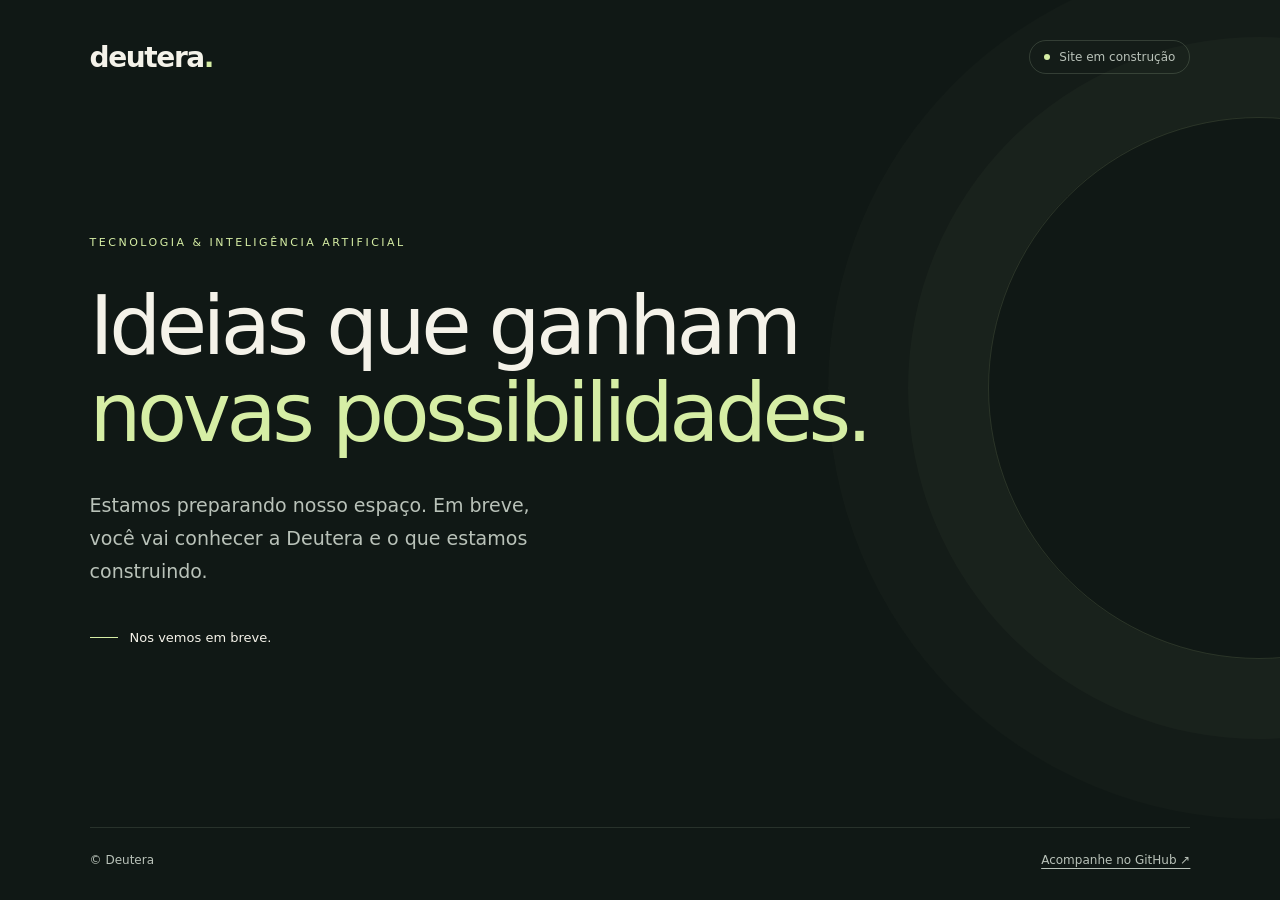
==== index.html @ b9f0f5eb "Adiciona página Deutera em construção" ====
<!doctype html>
<html lang="pt-BR">
<head>
  <meta charset="utf-8">
  <meta name="viewport" content="width=device-width, initial-scale=1">
  <meta name="theme-color" content="#101815">
  <meta name="description" content="Deutera. Tecnologia e inteligência artificial. Nosso site está em construção.">
  <title>Deutera — Em construção</title>
  <style>
    :root { color-scheme: dark; --bg:#101815; --paper:#f4f2e9; --soft:#b9c2b9; --accent:#d6eea5; }
    * { box-sizing:border-box; }
    body { margin:0; min-height:100svh; background:var(--bg); color:var(--paper); font-family:Inter,ui-sans-serif,system-ui,-apple-system,BlinkMacSystemFont,"Segoe UI",sans-serif; }
    .page { min-height:100svh; max-width:1440px; margin:auto; padding:40px clamp(24px,7vw,100px) 28px; display:flex; flex-direction:column; position:relative; overflow:hidden; }
    .page::before { content:""; position:absolute; width:540px; height:540px; right:-250px; top:13%; border:1px solid #d6eea522; border-radius:50%; box-shadow:0 0 0 80px #d6eea507,0 0 0 160px #d6eea504; pointer-events:none; }
    header { display:flex; align-items:center; justify-content:space-between; gap:20px; position:relative; }
    .brand { font-size:28px; font-weight:650; letter-spacing:-1.4px; }
    .brand span { color:var(--accent); }
    .status { border:1px solid #899b8245; border-radius:100px; padding:9px 14px; font-size:12px; color:var(--soft); display:flex; align-items:center; gap:9px; white-space:nowrap; }
    .status::before { content:""; width:6px; height:6px; background:var(--accent); border-radius:50%; }
    main { flex:1; display:flex; flex-direction:column; justify-content:center; align-items:flex-start; padding:100px 0 110px; position:relative; }
    .eyebrow { font-size:11px; letter-spacing:2.5px; text-transform:uppercase; color:var(--accent); margin:0 0 30px; line-height:1.8; }
    h1 { font-weight:450; font-size:clamp(46px,6.4vw,88px); line-height:1.06; letter-spacing:-.055em; margin:0; max-width:900px; text-wrap:balance; }
    h1 span { color:var(--accent); }
    .description { max-width:470px; font-size:clamp(16px,1.5vw,19px); color:var(--soft); line-height:1.75; margin:32px 0 0; }
    .note { display:flex; align-items:center; gap:12px; margin-top:42px; color:var(--paper); font-size:13px; }
    .note::before { content:""; display:block; width:28px; height:1px; background:var(--accent); }
    footer { display:flex; justify-content:space-between; gap:16px; flex-wrap:wrap; border-top:1px solid #899b8233; padding-top:22px; color:var(--soft); font-size:12px; line-height:1.8; position:relative; }
    footer p { margin:0; }
    a { color:inherit; text-underline-offset:4px; }
    a:hover { color:var(--accent); }
    a:focus-visible { outline:2px solid var(--accent); outline-offset:5px; border-radius:2px; }
    @media(max-width:550px) { .page { padding-top:26px; } .brand { font-size:25px; } .status { padding:7px 10px; font-size:11px; } main { padding:85px 0; } h1 { font-size:clamp(42px,11vw,60px); } .page::before { right:-420px; } .eyebrow { max-width:260px; } }
  </style>
</head>
<body>
  <div class="page">
    <header>
      <div class="brand" aria-label="Deutera">deutera<span>.</span></div>
      <div class="status">Site em construção</div>
    </header>
    <main>
      <p class="eyebrow">Tecnologia &amp; inteligência artificial</p>
      <h1>Ideias que ganham<br><span>novas possibilidades.</span></h1>
      <p class="description">Estamos preparando nosso espaço. Em breve, você vai conhecer a Deutera e o que estamos construindo.</p>
      <p class="note">Nos vemos em breve.</p>
    </main>
    <footer>
      <p>© Deutera</p>
      <p><a href="https://github.com/deutera-ai">Acompanhe no GitHub ↗</a></p>
    </footer>
  </div>
</body>
</html>
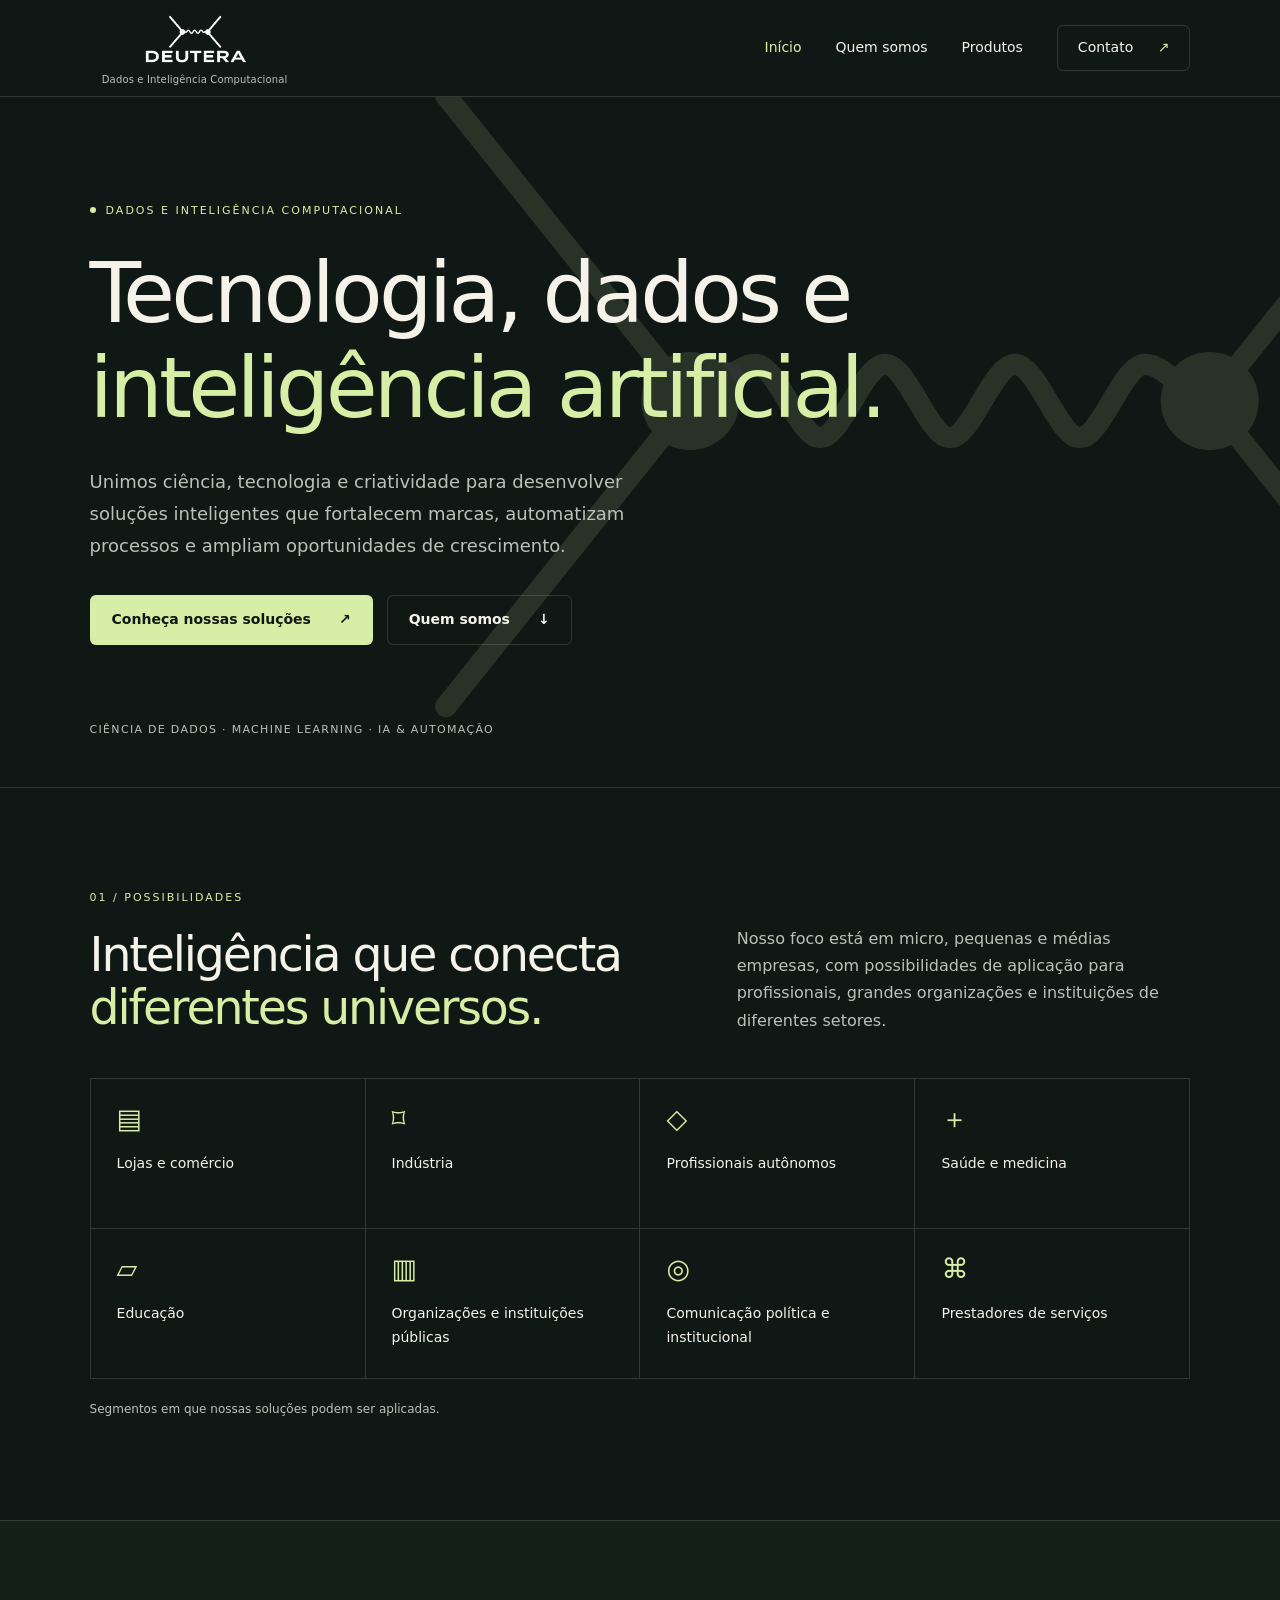
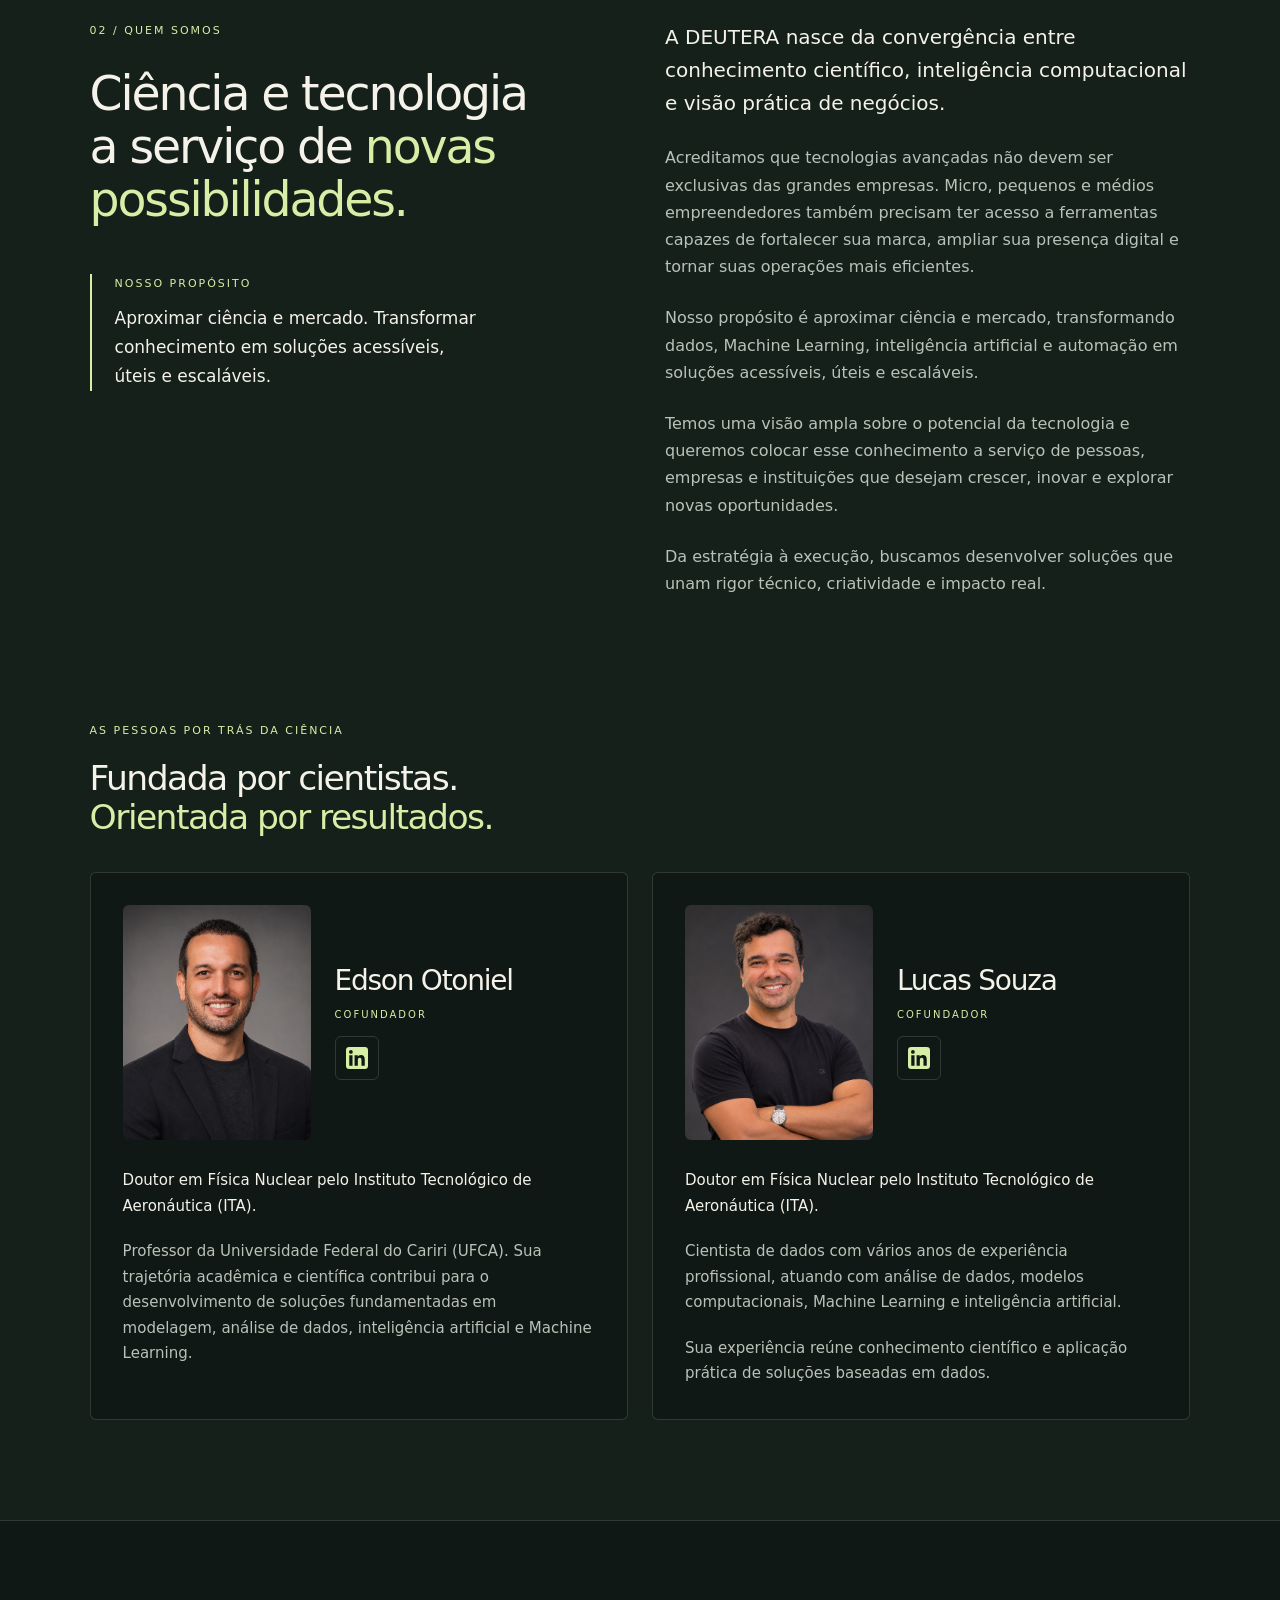
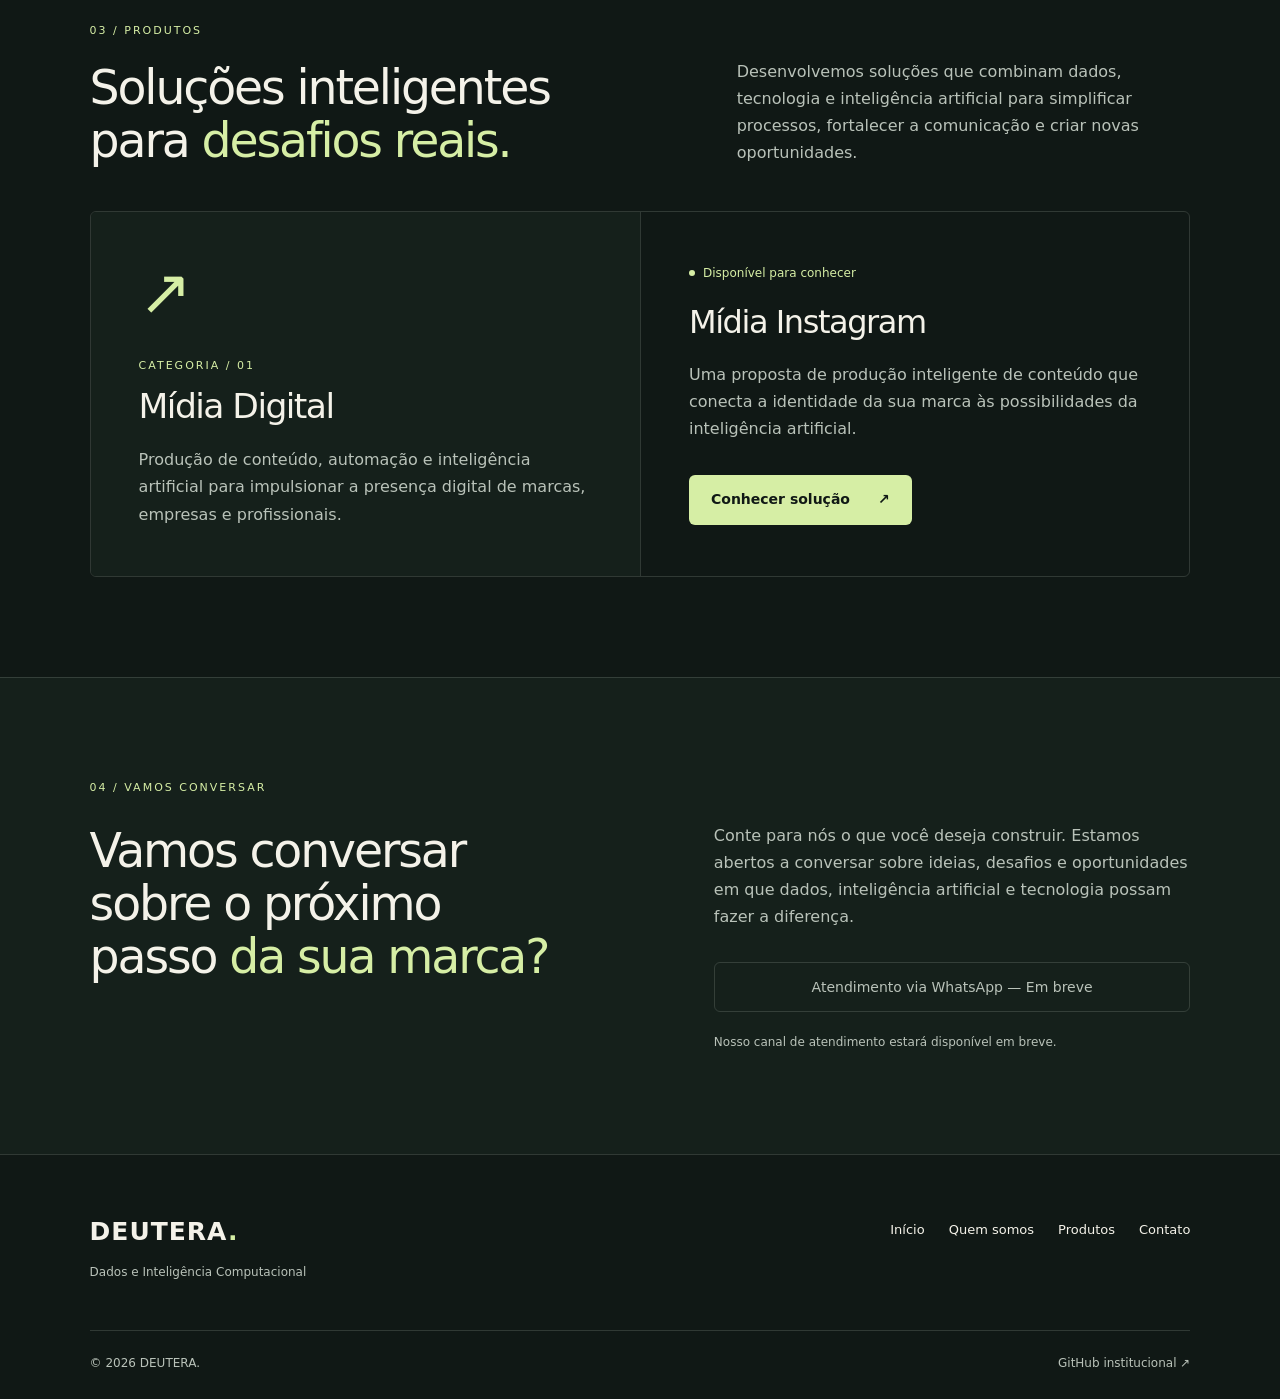
==== commit ae48288f: "Atualiza site institucional da Deutera" ====
--- a/index.html
+++ b/index.html
@@ -4,50 +4,141 @@
   <meta charset="utf-8">
   <meta name="viewport" content="width=device-width, initial-scale=1">
   <meta name="theme-color" content="#101815">
-  <meta name="description" content="Deutera. Tecnologia e inteligência artificial. Nosso site está em construção.">
-  <title>Deutera — Em construção</title>
-  <style>
-    :root { color-scheme: dark; --bg:#101815; --paper:#f4f2e9; --soft:#b9c2b9; --accent:#d6eea5; }
-    * { box-sizing:border-box; }
-    body { margin:0; min-height:100svh; background:var(--bg); color:var(--paper); font-family:Inter,ui-sans-serif,system-ui,-apple-system,BlinkMacSystemFont,"Segoe UI",sans-serif; }
-    .page { min-height:100svh; max-width:1440px; margin:auto; padding:40px clamp(24px,7vw,100px) 28px; display:flex; flex-direction:column; position:relative; overflow:hidden; }
-    .page::before { content:""; position:absolute; width:540px; height:540px; right:-250px; top:13%; border:1px solid #d6eea522; border-radius:50%; box-shadow:0 0 0 80px #d6eea507,0 0 0 160px #d6eea504; pointer-events:none; }
-    header { display:flex; align-items:center; justify-content:space-between; gap:20px; position:relative; }
-    .brand { font-size:28px; font-weight:650; letter-spacing:-1.4px; }
-    .brand span { color:var(--accent); }
-    .status { border:1px solid #899b8245; border-radius:100px; padding:9px 14px; font-size:12px; color:var(--soft); display:flex; align-items:center; gap:9px; white-space:nowrap; }
-    .status::before { content:""; width:6px; height:6px; background:var(--accent); border-radius:50%; }
-    main { flex:1; display:flex; flex-direction:column; justify-content:center; align-items:flex-start; padding:100px 0 110px; position:relative; }
-    .eyebrow { font-size:11px; letter-spacing:2.5px; text-transform:uppercase; color:var(--accent); margin:0 0 30px; line-height:1.8; }
-    h1 { font-weight:450; font-size:clamp(46px,6.4vw,88px); line-height:1.06; letter-spacing:-.055em; margin:0; max-width:900px; text-wrap:balance; }
-    h1 span { color:var(--accent); }
-    .description { max-width:470px; font-size:clamp(16px,1.5vw,19px); color:var(--soft); line-height:1.75; margin:32px 0 0; }
-    .note { display:flex; align-items:center; gap:12px; margin-top:42px; color:var(--paper); font-size:13px; }
-    .note::before { content:""; display:block; width:28px; height:1px; background:var(--accent); }
-    footer { display:flex; justify-content:space-between; gap:16px; flex-wrap:wrap; border-top:1px solid #899b8233; padding-top:22px; color:var(--soft); font-size:12px; line-height:1.8; position:relative; }
-    footer p { margin:0; }
-    a { color:inherit; text-underline-offset:4px; }
-    a:hover { color:var(--accent); }
-    a:focus-visible { outline:2px solid var(--accent); outline-offset:5px; border-radius:2px; }
-    @media(max-width:550px) { .page { padding-top:26px; } .brand { font-size:25px; } .status { padding:7px 10px; font-size:11px; } main { padding:85px 0; } h1 { font-size:clamp(42px,11vw,60px); } .page::before { right:-420px; } .eyebrow { max-width:260px; } }
-  </style>
+  <title>DEUTERA | Dados e Inteligência Computacional</title>
+  <meta name="description" content="Dados, ciência e inteligência artificial para fortalecer marcas e tornar negócios mais eficientes. Conheça a DEUTERA e suas soluções em mídia digital.">
+  <meta property="og:type" content="website">
+  <meta property="og:locale" content="pt_BR">
+  <meta property="og:site_name" content="DEUTERA">
+  <meta property="og:title" content="DEUTERA | Dados e Inteligência Computacional">
+  <meta property="og:description" content="Dados, ciência e inteligência artificial para fortalecer marcas e tornar negócios mais eficientes. Conheça a DEUTERA e suas soluções em mídia digital.">
+  <link rel="icon" href="assets/favicon.svg" type="image/svg+xml">
+  <link rel="stylesheet" href="assets/site.css">
+  <script src="assets/contact-config.js" defer></script>
+  <script src="assets/site.js" defer></script>
 </head>
-<body>
-  <div class="page">
-    <header>
-      <div class="brand" aria-label="Deutera">deutera<span>.</span></div>
-      <div class="status">Site em construção</div>
-    </header>
-    <main>
-      <p class="eyebrow">Tecnologia &amp; inteligência artificial</p>
-      <h1>Ideias que ganham<br><span>novas possibilidades.</span></h1>
-      <p class="description">Estamos preparando nosso espaço. Em breve, você vai conhecer a Deutera e o que estamos construindo.</p>
-      <p class="note">Nos vemos em breve.</p>
-    </main>
-    <footer>
-      <p>© Deutera</p>
-      <p><a href="https://github.com/deutera-ai">Acompanhe no GitHub ↗</a></p>
-    </footer>
+<body class="home-page">
+  <a class="skip-link" href="#conteudo">Pular para o conteúdo</a>
+  <header class="site-header">
+  <div class="container header-inner">
+    <a class="brand" href="index.html" aria-label="DEUTERA — Início">
+      <img src="assets/logo_oficial.png" alt="DEUTERA" width="1983" height="793">
+      <span class="brand-tagline">Dados e Inteligência Computacional</span>
+    </a>
+    <button class="menu-toggle" type="button" aria-expanded="false" aria-controls="site-nav" hidden>Menu <span aria-hidden="true">＋</span></button>
+    <nav class="site-nav" id="site-nav" aria-label="Navegação principal">
+      <a href="#inicio" aria-current="page">Início</a>
+      <a href="#quem-somos">Quem somos</a>
+      <a href="#produtos">Produtos</a>
+      <a class="nav-contact" href="#contato">Contato <span aria-hidden="true">↗</span></a>
+    </nav>
   </div>
+</header>
+
+  <main id="conteudo" tabindex="-1">
+    <section class="hero " id="inicio" aria-labelledby="hero-title">
+  <svg class="hero-diagram" xmlns="http://www.w3.org/2000/svg" viewBox="0 0 720 440" aria-hidden="true" focusable="false">
+  <g fill="none" stroke="currentColor" stroke-width="14" stroke-linecap="round" stroke-linejoin="round">
+    <path d="M30 20 190 220 30 420 M690 20 530 220 690 420"/>
+    <path id="propagator" pathLength="100" d="M190 220 C204 220 218 196 232.5 196 S261 244 275 244 S303 196 317.5 196 S346 244 360 244 S388 196 402.5 196 S431 244 445 244 S473 196 487.5 196 S516 220 530 220"/>
+    <use class="diagram-pulse" href="#propagator"/>
+  </g>
+  <g fill="currentColor"><circle cx="190" cy="220" r="32"/><circle cx="530" cy="220" r="32"/></g>
+</svg>
+
+  <div class="container hero-content">
+    <p class="eyebrow"><span class="signal" aria-hidden="true"></span>Dados e Inteligência Computacional</p>
+    <h1 id="hero-title">Tecnologia, dados e <span>inteligência artificial.</span></h1>
+    <p class="hero-description">Unimos ciência, tecnologia e criatividade para desenvolver soluções inteligentes que fortalecem marcas, automatizam processos e ampliam oportunidades de crescimento.</p>
+    <div class="actions"><a class="button button-primary" href="#produtos">Conheça nossas soluções <span aria-hidden="true">↗</span></a><a class="button button-secondary" href="#quem-somos">Quem somos <span aria-hidden="true">↓</span></a></div>
+    <p class="hero-caption">Ciência de dados · Machine Learning · IA & automação</p>
+  </div>
+</section>
+
+<section class="section segments-section" aria-labelledby="segments-title">
+  <div class="container">
+    <div class="section-heading"><div><p class="eyebrow">01 / Possibilidades</p><h2 id="segments-title">Inteligência que conecta<br><span>diferentes universos.</span></h2></div><p>Nosso foco está em micro, pequenas e médias empresas, com possibilidades de aplicação para profissionais, grandes organizações e instituições de diferentes setores.</p></div>
+    <ul class="segments-grid">
+      <li><span class="segment-icon" aria-hidden="true">▤</span><span>Lojas e comércio</span></li>
+      <li><span class="segment-icon" aria-hidden="true">⌑</span><span>Indústria</span></li>
+      <li><span class="segment-icon" aria-hidden="true">◇</span><span>Profissionais autônomos</span></li>
+      <li><span class="segment-icon" aria-hidden="true">＋</span><span>Saúde e medicina</span></li>
+      <li><span class="segment-icon" aria-hidden="true">▱</span><span>Educação</span></li>
+      <li><span class="segment-icon" aria-hidden="true">▥</span><span>Organizações e instituições públicas</span></li>
+      <li><span class="segment-icon" aria-hidden="true">◎</span><span>Comunicação política e institucional</span></li>
+      <li><span class="segment-icon" aria-hidden="true">⌘</span><span>Prestadores de serviços</span></li>
+    </ul>
+    <p class="small section-note">Segmentos em que nossas soluções podem ser aplicadas.</p>
+  </div>
+</section>
+
+<section class="section about-section" id="quem-somos" aria-labelledby="about-title">
+  <div class="container">
+    <div class="about-layout">
+      <div><p class="eyebrow">02 / Quem somos</p><h2 id="about-title">Ciência e tecnologia a serviço de <span>novas possibilidades.</span></h2><div class="mission"><p class="eyebrow">Nosso propósito</p><p>Aproximar ciência e mercado. Transformar conhecimento em soluções acessíveis, úteis e escaláveis.</p></div></div>
+      <div class="about-copy"><p class="lead">A DEUTERA nasce da convergência entre conhecimento científico, inteligência computacional e visão prática de negócios.</p><p>Acreditamos que tecnologias avançadas não devem ser exclusivas das grandes empresas. Micro, pequenos e médios empreendedores também precisam ter acesso a ferramentas capazes de fortalecer sua marca, ampliar sua presença digital e tornar suas operações mais eficientes.</p><p>Nosso propósito é aproximar ciência e mercado, transformando dados, Machine Learning, inteligência artificial e automação em soluções acessíveis, úteis e escaláveis.</p><p>Temos uma visão ampla sobre o potencial da tecnologia e queremos colocar esse conhecimento a serviço de pessoas, empresas e instituições que desejam crescer, inovar e explorar novas oportunidades.</p><p>Da estratégia à execução, buscamos desenvolver soluções que unam rigor técnico, criatividade e impacto real.</p></div>
+    </div>
+    <div class="founders-heading"><p class="eyebrow">As pessoas por trás da ciência</p><h3>Fundada por cientistas.<br><span>Orientada por resultados.</span></h3></div>
+    <div class="founders-grid"><article class="founder-card">
+  <div class="founder-header">
+    <div class="founder-portrait"><img src="assets/Edson.png" alt="Retrato de Edson Otoniel" width="1122" height="1402" loading="lazy" decoding="async"></div>
+    <div class="founder-caption">
+      <div><h4>Edson Otoniel</h4><p class="eyebrow">Cofundador</p></div>
+      <a class="founder-linkedin" href="https://www.linkedin.com/in/edson-otoniel-b877a5115/" target="_blank" rel="noopener noreferrer" aria-label="LinkedIn de Edson Otoniel (abre em nova aba)">
+        <svg xmlns="http://www.w3.org/2000/svg" width="22" height="22" viewBox="0 0 24 24" fill="currentColor" aria-hidden="true" focusable="false"><path d="M20.45 0H3.55A3.55 3.55 0 0 0 0 3.55v16.9A3.55 3.55 0 0 0 3.55 24h16.9A3.55 3.55 0 0 0 24 20.45V3.55A3.55 3.55 0 0 0 20.45 0ZM7.12 20.45H3.56V9h3.56ZM5.34 7.43a2.06 2.06 0 1 1 0-4.12 2.06 2.06 0 0 1 0 4.12ZM20.45 20.45h-3.56v-5.57c0-1.33-.03-3.04-1.85-3.04-1.85 0-2.13 1.45-2.13 2.94v5.67H9.35V9h3.42v1.56h.05c.48-.91 1.64-1.87 3.37-1.87 3.6 0 4.26 2.37 4.26 5.46Z"/></svg>
+      </a>
+    </div>
+  </div>
+  <div class="founder-bio"><p>Doutor em Física Nuclear pelo Instituto Tecnológico de Aeronáutica (ITA).</p><p>Professor da Universidade Federal do Cariri (UFCA). Sua trajetória acadêmica e científica contribui para o desenvolvimento de soluções fundamentadas em modelagem, análise de dados, inteligência artificial e Machine Learning.</p></div>
+</article>
+<article class="founder-card">
+  <div class="founder-header">
+    <div class="founder-portrait"><img src="assets/Lucas1.png" alt="Retrato de Lucas Souza" width="1198" height="1313" loading="lazy" decoding="async"></div>
+    <div class="founder-caption">
+      <div><h4>Lucas Souza</h4><p class="eyebrow">Cofundador</p></div>
+      <a class="founder-linkedin" href="https://www.linkedin.com/in/lucas-alves-souza/" target="_blank" rel="noopener noreferrer" aria-label="LinkedIn de Lucas Souza (abre em nova aba)">
+        <svg xmlns="http://www.w3.org/2000/svg" width="22" height="22" viewBox="0 0 24 24" fill="currentColor" aria-hidden="true" focusable="false"><path d="M20.45 0H3.55A3.55 3.55 0 0 0 0 3.55v16.9A3.55 3.55 0 0 0 3.55 24h16.9A3.55 3.55 0 0 0 24 20.45V3.55A3.55 3.55 0 0 0 20.45 0ZM7.12 20.45H3.56V9h3.56ZM5.34 7.43a2.06 2.06 0 1 1 0-4.12 2.06 2.06 0 0 1 0 4.12ZM20.45 20.45h-3.56v-5.57c0-1.33-.03-3.04-1.85-3.04-1.85 0-2.13 1.45-2.13 2.94v5.67H9.35V9h3.42v1.56h.05c.48-.91 1.64-1.87 3.37-1.87 3.6 0 4.26 2.37 4.26 5.46Z"/></svg>
+      </a>
+    </div>
+  </div>
+  <div class="founder-bio"><p>Doutor em Física Nuclear pelo Instituto Tecnológico de Aeronáutica (ITA).</p><p>Cientista de dados com vários anos de experiência profissional, atuando com análise de dados, modelos computacionais, Machine Learning e inteligência artificial.</p><p>Sua experiência reúne conhecimento científico e aplicação prática de soluções baseadas em dados.</p></div>
+</article>
+</div>
+  </div>
+</section>
+
+<section class="section products-section" id="produtos" aria-labelledby="products-title">
+  <div class="container">
+    <div class="section-heading"><div><p class="eyebrow">03 / Produtos</p><h2 id="products-title">Soluções inteligentes<br>para <span>desafios reais.</span></h2></div><p>Desenvolvemos soluções que combinam dados, tecnologia e inteligência artificial para simplificar processos, fortalecer a comunicação e criar novas oportunidades.</p></div>
+    <article class="product-card">
+      <div class="product-category"><span class="category-mark" aria-hidden="true">↗</span><p class="eyebrow">Categoria / 01</p><h3>Mídia Digital</h3><p>Produção de conteúdo, automação e inteligência artificial para impulsionar a presença digital de marcas, empresas e profissionais.</p></div>
+      <div class="product-detail"><p class="availability"><span class="signal" aria-hidden="true"></span>Disponível para conhecer</p><h4>Mídia Instagram</h4><p>Uma proposta de produção inteligente de conteúdo que conecta a identidade da sua marca às possibilidades da inteligência artificial.</p><a class="button button-primary" href="produtos/midia-instagram/index.html">Conhecer solução <span aria-hidden="true">↗</span></a></div>
+    </article>
+  </div>
+</section>
+
+<section class="section contact-section" id="contato" aria-labelledby="contact-title">
+  <div class="container contact-layout">
+    <div><p class="eyebrow">04 / Vamos conversar</p><h2 id="contact-title">Vamos conversar sobre o próximo passo <span>da sua marca?</span></h2></div>
+    <div class="contact-copy"><p>Conte para nós o que você deseja construir. Estamos abertos a conversar sobre ideias, desafios e oportunidades em que dados, inteligência artificial e tecnologia possam fazer a diferença.</p><button class="button button-unavailable" type="button" disabled data-whatsapp aria-describedby="contact-status">Atendimento via WhatsApp — Em breve</button><p class="small" id="contact-status">Nosso canal de atendimento estará disponível em breve.</p></div>
+  </div>
+</section>
+
+
+  </main>
+  <footer class="site-footer">
+  <div class="container">
+    <div class="footer-top">
+      <div><a class="footer-wordmark" href="index.html">DEUTERA<span>.</span></a><p>Dados e Inteligência Computacional</p></div>
+      <nav aria-label="Navegação do rodapé">
+        <a href="#inicio">Início</a>
+        <a href="#quem-somos">Quem somos</a>
+        <a href="#produtos">Produtos</a>
+        <a href="#contato">Contato</a>
+      </nav>
+    </div>
+    <div class="footer-bottom"><p>© <span data-year>2026</span> DEUTERA.</p><a href="https://github.com/deutera-ai">GitHub institucional <span aria-hidden="true">↗</span></a></div>
+  </div>
+</footer>
+
 </body>
 </html>
--- a/assets/site.css
+++ b/assets/site.css
@@ -0,0 +1,212 @@
+:root {
+  color-scheme:dark;
+  --bg:#101815;
+  --surface:#15201b;
+  --paper:#f4f2e9;
+  --soft:#b9c2b9;
+  --accent:#d6eea5;
+  --line:#b9c2b930;
+  --radius:6px;
+}
+* { box-sizing:border-box; }
+html { scroll-behavior:smooth; scroll-padding-top:112px; }
+body { margin:0; background:var(--bg); color:var(--paper); font-family:Inter,ui-sans-serif,system-ui,-apple-system,BlinkMacSystemFont,"Segoe UI",sans-serif; font-size:16px; line-height:1.7; }
+button,a { -webkit-tap-highlight-color:transparent; }
+a { color:inherit; text-decoration:none; text-underline-offset:5px; }
+a:hover { color:var(--accent); }
+button { font:inherit; }
+:focus-visible { outline:2px solid var(--accent); outline-offset:5px; }
+main:focus { outline:none; }
+img,svg { max-width:100%; }
+img { display:block; height:auto; }
+p { margin:0 0 20px; color:var(--soft); }
+p:last-child { margin-bottom:0; }
+h1,h2,h3,h4 { margin:0; font-weight:450; line-height:1.12; letter-spacing:-.045em; overflow-wrap:break-word; text-wrap:balance; }
+h1 { font-size:clamp(48px,6.6vw,94px); max-width:1000px; }
+h2 { font-size:clamp(34px,3.7vw,52px); }
+h3 { font-size:clamp(27px,2.7vw,38px); }
+h4 { font-size:27px; }
+h1 span,h2 span,h3 span { color:var(--accent); }
+ul,ol { margin:0; padding:0; list-style:none; }
+.container { width:calc(100% - 2 * clamp(24px,7vw,100px)); max-width:1240px; margin-inline:auto; }
+.skip-link { position:fixed; top:12px; left:12px; z-index:20; padding:10px 18px; background:var(--accent); color:var(--bg); transform:translateY(-180%); }
+.skip-link:focus { transform:translateY(0); }
+.site-header { position:sticky; top:0; z-index:10; background:var(--bg); border-bottom:1px solid var(--line); }
+.header-inner { min-height:96px; display:flex; align-items:center; justify-content:space-between; gap:32px; }
+.brand { display:block; width:210px; flex-shrink:0; padding-block:8px; text-align:center; }
+.brand img { width:148px; max-width:100%; margin-inline:auto; aspect-ratio:1983 / 793; }
+.brand-tagline { display:block; margin-top:3px; color:var(--soft); font-size:10px; line-height:1.5; letter-spacing:.15px; }
+.site-nav { display:flex; align-items:center; gap:34px; font-size:14px; }
+.site-nav a { padding:10px 0; }
+.site-nav a[aria-current] { color:var(--accent); }
+.site-nav .nav-contact { padding:10px 20px; border:1px solid var(--line); border-radius:var(--radius); }
+.nav-contact span { margin-left:20px; color:var(--accent); }
+.menu-toggle { display:none; }
+.hero { position:relative; isolation:isolate; overflow:hidden; padding:100px 0 44px; min-height:690px; display:flex; align-items:center; }
+.hero-content { position:relative; }
+.hero-diagram { position:absolute; max-width:none; width:1100px; height:auto; right:-220px; top:44%; transform:translateY(-50%); color:var(--accent); opacity:.12; pointer-events:none; z-index:-1; }
+.diagram-pulse { stroke:#fff; stroke-width:20; stroke-dasharray:6 94; animation:propagate 3s linear infinite; }
+@keyframes propagate { from { stroke-dashoffset:100; } to { stroke-dashoffset:0; } }
+.eyebrow { display:flex; align-items:center; gap:10px; color:var(--accent); font-size:11px; line-height:1.8; letter-spacing:2px; text-transform:uppercase; margin-bottom:26px; }
+.signal { display:inline-block; flex:0 0 6px; width:6px; height:6px; background:var(--accent); border-radius:50%; }
+.hero-description { max-width:615px; font-size:18px; line-height:1.8; margin:30px 0 32px; }
+.actions { display:flex; align-items:center; flex-wrap:wrap; gap:14px; }
+.button { min-height:50px; display:inline-flex; align-items:center; justify-content:center; gap:28px; border:1px solid transparent; padding:13px 21px; border-radius:var(--radius); font-size:14px; line-height:1.5; font-weight:550; text-align:center; transition:background-color .18s,color .18s,border-color .18s; }
+.button-primary { background:var(--accent); color:var(--bg); }
+.button-primary:hover { background:#e5f6c4; color:var(--bg); }
+.button-secondary { border-color:var(--line); }
+.button-secondary:hover { border-color:var(--accent); }
+.hero-caption { margin-top:76px; font-size:11px; letter-spacing:1.3px; text-transform:uppercase; }
+.section { padding:100px 0; border-top:1px solid var(--line); }
+.section-heading { display:grid; grid-template-columns:1.25fr 1fr; gap:80px; align-items:end; margin-bottom:44px; }
+.section-heading > p { max-width:470px; }
+.section-heading .eyebrow { margin-bottom:20px; }
+.segments-grid { display:grid; grid-template-columns:repeat(4,minmax(0,1fr)); border-top:1px solid var(--line); border-left:1px solid var(--line); }
+.segments-grid li { min-height:150px; padding:26px; border-bottom:1px solid var(--line); border-right:1px solid var(--line); font-size:14px; display:flex; flex-direction:column; gap:20px; }
+.segment-icon { color:var(--accent); font-size:27px; line-height:1; font-family:ui-sans-serif,system-ui,sans-serif; }
+.small { font-size:12px; line-height:1.8; }
+.section-note { margin-top:20px; }
+.about-section { background:var(--surface); }
+.about-layout { display:grid; grid-template-columns:.95fr 1.05fr; gap:100px; }
+.about-layout h2 { max-width:500px; }
+.about-copy p { margin-bottom:24px; }
+.about-copy .lead { font-size:20px; line-height:1.65; color:var(--paper); }
+.mission { margin-top:48px; padding-left:23px; border-left:2px solid var(--accent); max-width:390px; }
+.mission .eyebrow { margin-bottom:10px; }
+.mission > p:last-child { font-size:17px; color:var(--paper); }
+.founders-heading { margin:100px 0 36px; }
+.founders-heading .eyebrow { margin-bottom:18px; }
+.founders-grid { display:grid; grid-template-columns:repeat(2,minmax(0,1fr)); gap:24px; }
+.founder-card { position:relative; border:1px solid var(--line); border-radius:var(--radius); padding:32px; background:var(--bg); }
+.founder-header { display:flex; align-items:center; gap:24px; }
+.founder-portrait { width:188px; max-width:50%; aspect-ratio:4 / 5; flex-shrink:0; overflow:hidden; border-radius:var(--radius); }
+.founder-portrait img { width:100%; height:100%; object-fit:cover; object-position:center top; }
+.founder-caption { display:flex; flex-direction:column; align-items:flex-start; gap:12px; min-width:0; }
+.founder-caption > div { min-width:0; }
+.founder-linkedin { display:grid; place-items:center; width:44px; height:44px; flex-shrink:0; border:1px solid var(--line); border-radius:var(--radius); color:var(--accent); }
+.founder-linkedin:hover { background:var(--accent); color:var(--bg); }
+.founder-card .eyebrow { margin:10px 0 0; font-size:10px; }
+.founder-card h4 { font-size:28px; }
+.founder-bio { font-size:15px; padding-top:28px; }
+.founder-bio > p:first-child { color:var(--paper); }
+.product-card { display:grid; grid-template-columns:1fr 1fr; border:1px solid var(--line); border-radius:var(--radius); overflow:hidden; }
+.product-category,.product-detail { padding:48px; }
+.product-category { background:var(--surface); }
+.category-mark { display:block; font-size:64px; line-height:1; margin-bottom:32px; color:var(--accent); }
+.product-category .eyebrow { margin-bottom:12px; }
+.product-category h3 { margin-bottom:20px; }
+.product-detail { display:flex; align-items:flex-start; flex-direction:column; justify-content:center; border-left:1px solid var(--line); }
+.availability { color:var(--accent); display:flex; gap:8px; align-items:center; font-size:12px; margin-bottom:22px; }
+.product-detail h4 { font-size:32px; margin-bottom:20px; }
+.product-detail .button { margin-top:12px; }
+.contact-section { background:var(--surface); }
+.contact-layout { display:grid; grid-template-columns:1.1fr 1fr; gap:100px; }
+.contact-copy { padding-top:44px; }
+.button-unavailable { color:var(--soft); border-color:var(--line); background:transparent; cursor:not-allowed; width:100%; margin:12px 0; font-weight:400; }
+.contact-copy > .small { margin-top:8px; }
+.site-footer { padding:56px 0 26px; border-top:1px solid var(--line); }
+.footer-top { display:flex; align-items:flex-start; justify-content:space-between; gap:32px; padding-bottom:48px; }
+.footer-wordmark { font-size:25px; font-weight:650; letter-spacing:1px; }
+.footer-wordmark span { color:var(--accent); }
+.footer-top p { font-size:12px; margin-top:8px; }
+.footer-top nav { display:flex; flex-wrap:wrap; gap:24px; font-size:13px; }
+.footer-top nav a { padding:8px 0; }
+.footer-bottom { display:flex; justify-content:space-between; gap:20px; padding-top:22px; border-top:1px solid var(--line); font-size:12px; color:var(--soft); }
+.footer-bottom p { margin:0; }
+.hero--product { min-height:740px; }
+.hero--product h1 { font-size:clamp(46px,5.5vw,78px); max-width:950px; }
+.process-section { background:var(--surface); }
+.process-list { border-top:1px solid var(--line); }
+.process-list li { display:grid; grid-template-columns:90px 1fr 40px; gap:30px; align-items:start; padding:30px 0; border-bottom:1px solid var(--line); }
+.step-number { color:var(--accent); font-size:13px; padding-top:6px; font-variant-numeric:tabular-nums; }
+.process-list h3 { font-size:25px; letter-spacing:-.025em; margin-bottom:10px; }
+.process-list p { font-size:15px; }
+.step-arrow { color:var(--accent); font-size:25px; text-align:right; }
+.audience-layout { display:grid; grid-template-columns:1fr 1fr; gap:80px; align-items:start; }
+.audience-intro { margin:26px 0; }
+.audience-tags { display:grid; grid-template-columns:repeat(2,minmax(0,1fr)); gap:12px; }
+.audience-tags li { display:flex; align-items:center; min-height:100px; padding:20px; border:1px solid var(--line); border-left:3px solid var(--accent); border-radius:var(--radius); background:var(--surface); color:var(--accent); font-size:clamp(24px,2.3vw,32px); font-weight:550; line-height:1.25; overflow-wrap:anywhere; }
+.benefits-panel { padding:36px; border:1px solid var(--line); border-radius:var(--radius); background:var(--surface); }
+.benefits-panel h3 { font-size:28px; margin-bottom:24px; }
+.benefits-panel .eyebrow { margin-bottom:18px; }
+.benefits-list li { position:relative; padding:17px 0 17px 25px; border-bottom:1px solid var(--line); color:var(--soft); font-size:15px; }
+.benefits-list li::before { position:absolute; left:0; content:'↗'; color:var(--accent); }
+.benefits-panel > .small { margin-top:24px; }
+.product-cta { background:var(--surface); text-align:center; }
+.product-cta .eyebrow { justify-content:center; }
+.product-cta h2 { max-width:790px; margin:0 auto 34px; }
+@media (max-width:1024px) {
+  .site-nav { gap:24px; }
+  .hero { min-height:680px; padding-top:88px; }
+  .hero-diagram { width:920px; right:-260px; }
+  .section-heading,.about-layout,.contact-layout,.audience-layout { gap:48px; }
+  .segments-grid li { padding:22px; }
+  .product-category,.product-detail { padding:32px; }
+}
+@media (max-width:760px) {
+  html { scroll-padding-top:96px; }
+  .header-inner { min-height:80px; flex-wrap:wrap; gap:0 24px; }
+  .brand { width:calc(100% - 124px); max-width:210px; }
+  .brand img { width:125px; }
+  .js .menu-toggle { display:inline-flex; gap:22px; align-items:center; justify-content:center; min-height:44px; padding:9px 14px; border:1px solid var(--line); background:transparent; color:var(--paper); border-radius:var(--radius); font-size:13px; }
+  .menu-toggle span { color:var(--accent); }
+  .site-nav { width:100%; flex-wrap:wrap; gap:4px 24px; padding-bottom:16px; }
+  .site-nav a { min-height:44px; display:flex; align-items:center; }
+  .site-nav .nav-contact { border:0; padding:10px 0; }
+  .js .site-nav { display:none; }
+  .js .site-nav.is-open { display:flex; flex-direction:column; align-items:stretch; }
+  .js .site-nav.is-open a { border-top:1px solid var(--line); padding:12px 0; }
+  .hero { min-height:auto; padding:78px 0 34px; }
+  .hero-diagram { width:760px; right:-290px; top:38%; }
+  h1 { font-size:clamp(44px,8vw,64px); }
+  .hero-description { font-size:17px; max-width:550px; }
+  .hero-caption { margin-top:64px; font-size:10px; }
+  .section { padding:72px 0; }
+  .section-heading,.about-layout,.contact-layout,.audience-layout { grid-template-columns:1fr; gap:32px; }
+  .section-heading { margin-bottom:32px; }
+  .section-heading > p { max-width:100%; }
+  .segments-grid { grid-template-columns:repeat(2,minmax(0,1fr)); }
+  .segments-grid li { min-height:140px; }
+  .mission { margin-top:32px; }
+  .founders-heading { margin-top:64px; }
+  .founders-grid { gap:24px; grid-template-columns:1fr; }
+  .product-card { grid-template-columns:1fr; }
+  .product-detail { border-left:0; border-top:1px solid var(--line); }
+  .contact-copy { padding-top:0; }
+  .footer-top { flex-direction:column; gap:24px; padding-bottom:32px; }
+  .footer-top nav { gap:12px 24px; }
+  .hero--product h1 { font-size:clamp(42px,7.8vw,62px); }
+  .process-list li { grid-template-columns:40px 1fr 22px; gap:14px; padding:26px 0; }
+  .benefits-panel { margin-top:8px; }
+}
+@media (max-width:480px) {
+  .hero { padding-top:64px; }
+  .eyebrow { font-size:10px; letter-spacing:1.5px; }
+  .hero-diagram { width:660px; right:-260px; top:34%; }
+  .hero-description { margin-top:26px; font-size:16px; }
+  .actions { align-items:stretch; flex-direction:column; }
+  .actions .button { width:100%; }
+  .hero-caption { line-height:1.9; }
+  .segments-grid li { padding:20px 16px; font-size:13px; }
+  .founders-grid { grid-template-columns:1fr; }
+  .founder-card { padding:20px; }
+  .founder-header { gap:16px; }
+  .founder-portrait { width:138px; }
+  .founder-card h4 { font-size:24px; }
+  .audience-tags { grid-template-columns:1fr; }
+  .audience-tags li { min-height:64px; }
+  .product-category,.product-detail,.benefits-panel { padding:28px; }
+  .product-detail .button { width:100%; }
+  .footer-bottom { font-size:11px; gap:12px; flex-wrap:wrap; }
+  .footer-top nav { column-gap:20px; font-size:12px; }
+  .hero--product h1 { font-size:clamp(38px,9.6vw,48px); }
+  .process-list h3 { font-size:22px; }
+  .process-list li { grid-template-columns:30px 1fr; }
+  .step-arrow { display:none; }
+  .product-cta .button { width:100%; }
+}
+@media (prefers-reduced-motion:reduce) {
+  html { scroll-behavior:auto; }
+  .diagram-pulse { animation:none; display:none; }
+  .button { transition:none; }
+}
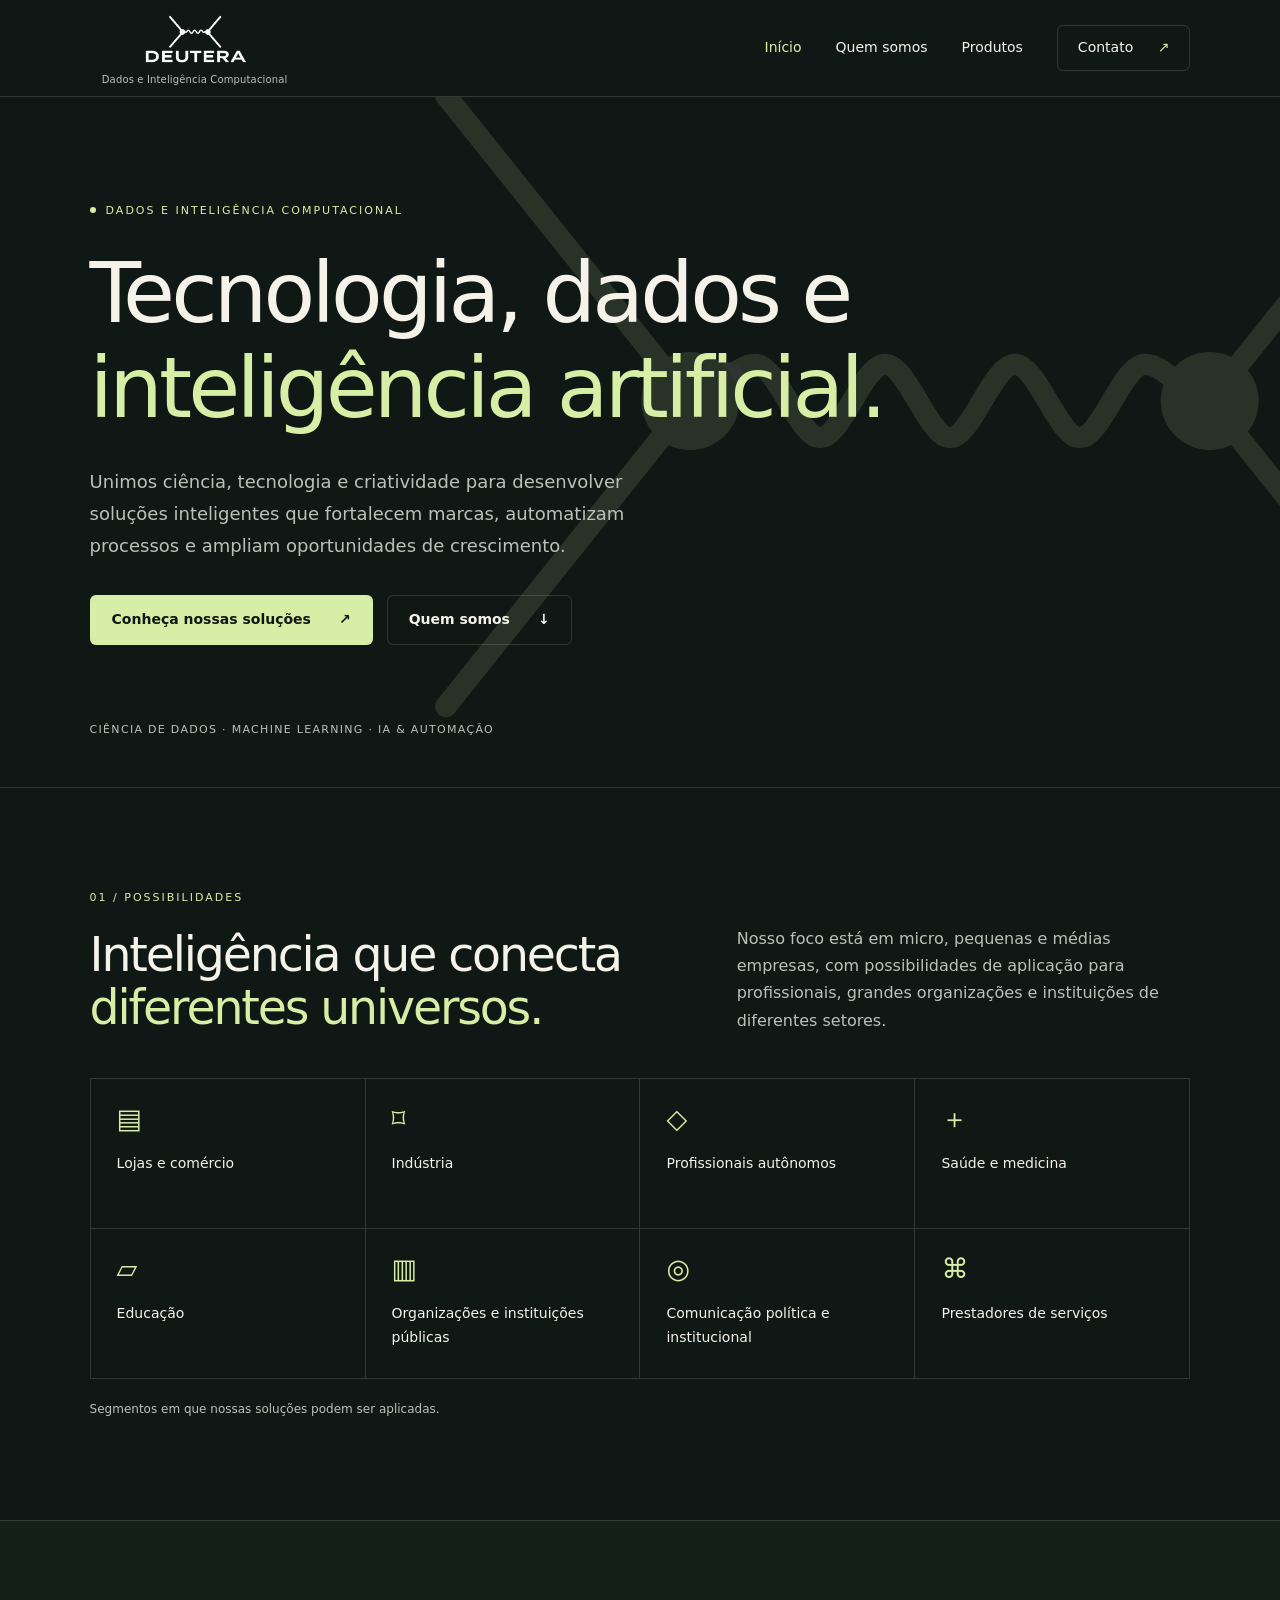
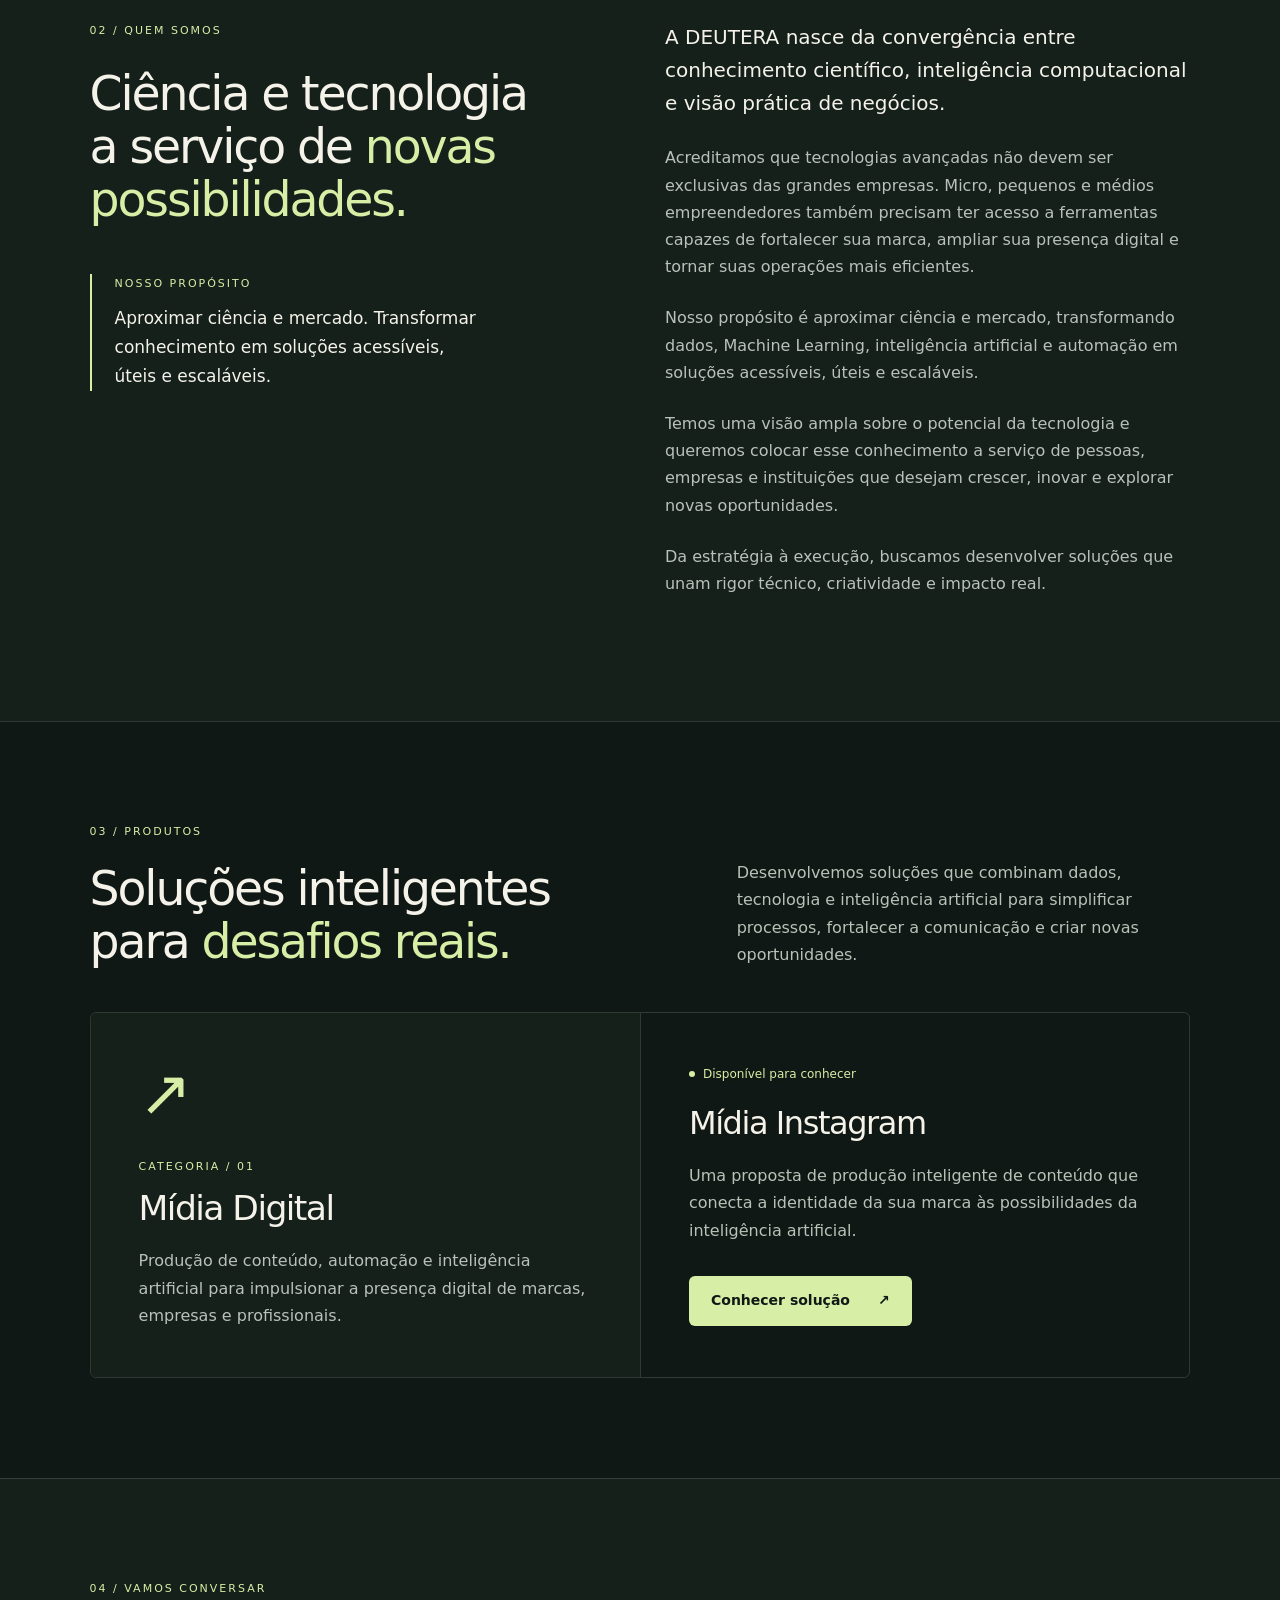
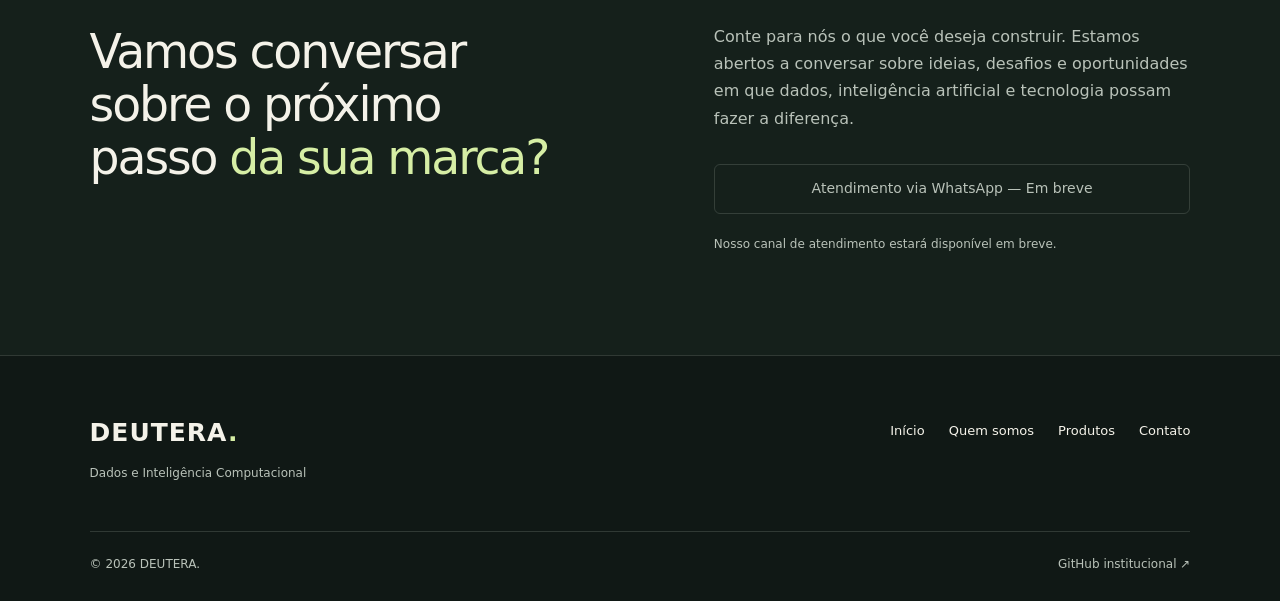
==== commit 587e16ea: "Oculta apresentação dos fundadores" ====
--- a/index.html
+++ b/index.html
@@ -77,6 +77,7 @@
       <div><p class="eyebrow">02 / Quem somos</p><h2 id="about-title">Ciência e tecnologia a serviço de <span>novas possibilidades.</span></h2><div class="mission"><p class="eyebrow">Nosso propósito</p><p>Aproximar ciência e mercado. Transformar conhecimento em soluções acessíveis, úteis e escaláveis.</p></div></div>
       <div class="about-copy"><p class="lead">A DEUTERA nasce da convergência entre conhecimento científico, inteligência computacional e visão prática de negócios.</p><p>Acreditamos que tecnologias avançadas não devem ser exclusivas das grandes empresas. Micro, pequenos e médios empreendedores também precisam ter acesso a ferramentas capazes de fortalecer sua marca, ampliar sua presença digital e tornar suas operações mais eficientes.</p><p>Nosso propósito é aproximar ciência e mercado, transformando dados, Machine Learning, inteligência artificial e automação em soluções acessíveis, úteis e escaláveis.</p><p>Temos uma visão ampla sobre o potencial da tecnologia e queremos colocar esse conhecimento a serviço de pessoas, empresas e instituições que desejam crescer, inovar e explorar novas oportunidades.</p><p>Da estratégia à execução, buscamos desenvolver soluções que unam rigor técnico, criatividade e impacto real.</p></div>
     </div>
+    <!-- Autores temporariamente ocultos: apresentação, fotos e links preservados no código.
     <div class="founders-heading"><p class="eyebrow">As pessoas por trás da ciência</p><h3>Fundada por cientistas.<br><span>Orientada por resultados.</span></h3></div>
     <div class="founders-grid"><article class="founder-card">
   <div class="founder-header">
@@ -103,6 +104,7 @@
   <div class="founder-bio"><p>Doutor em Física Nuclear pelo Instituto Tecnológico de Aeronáutica (ITA).</p><p>Cientista de dados com vários anos de experiência profissional, atuando com análise de dados, modelos computacionais, Machine Learning e inteligência artificial.</p><p>Sua experiência reúne conhecimento científico e aplicação prática de soluções baseadas em dados.</p></div>
 </article>
 </div>
+    -->
   </div>
 </section>
 
